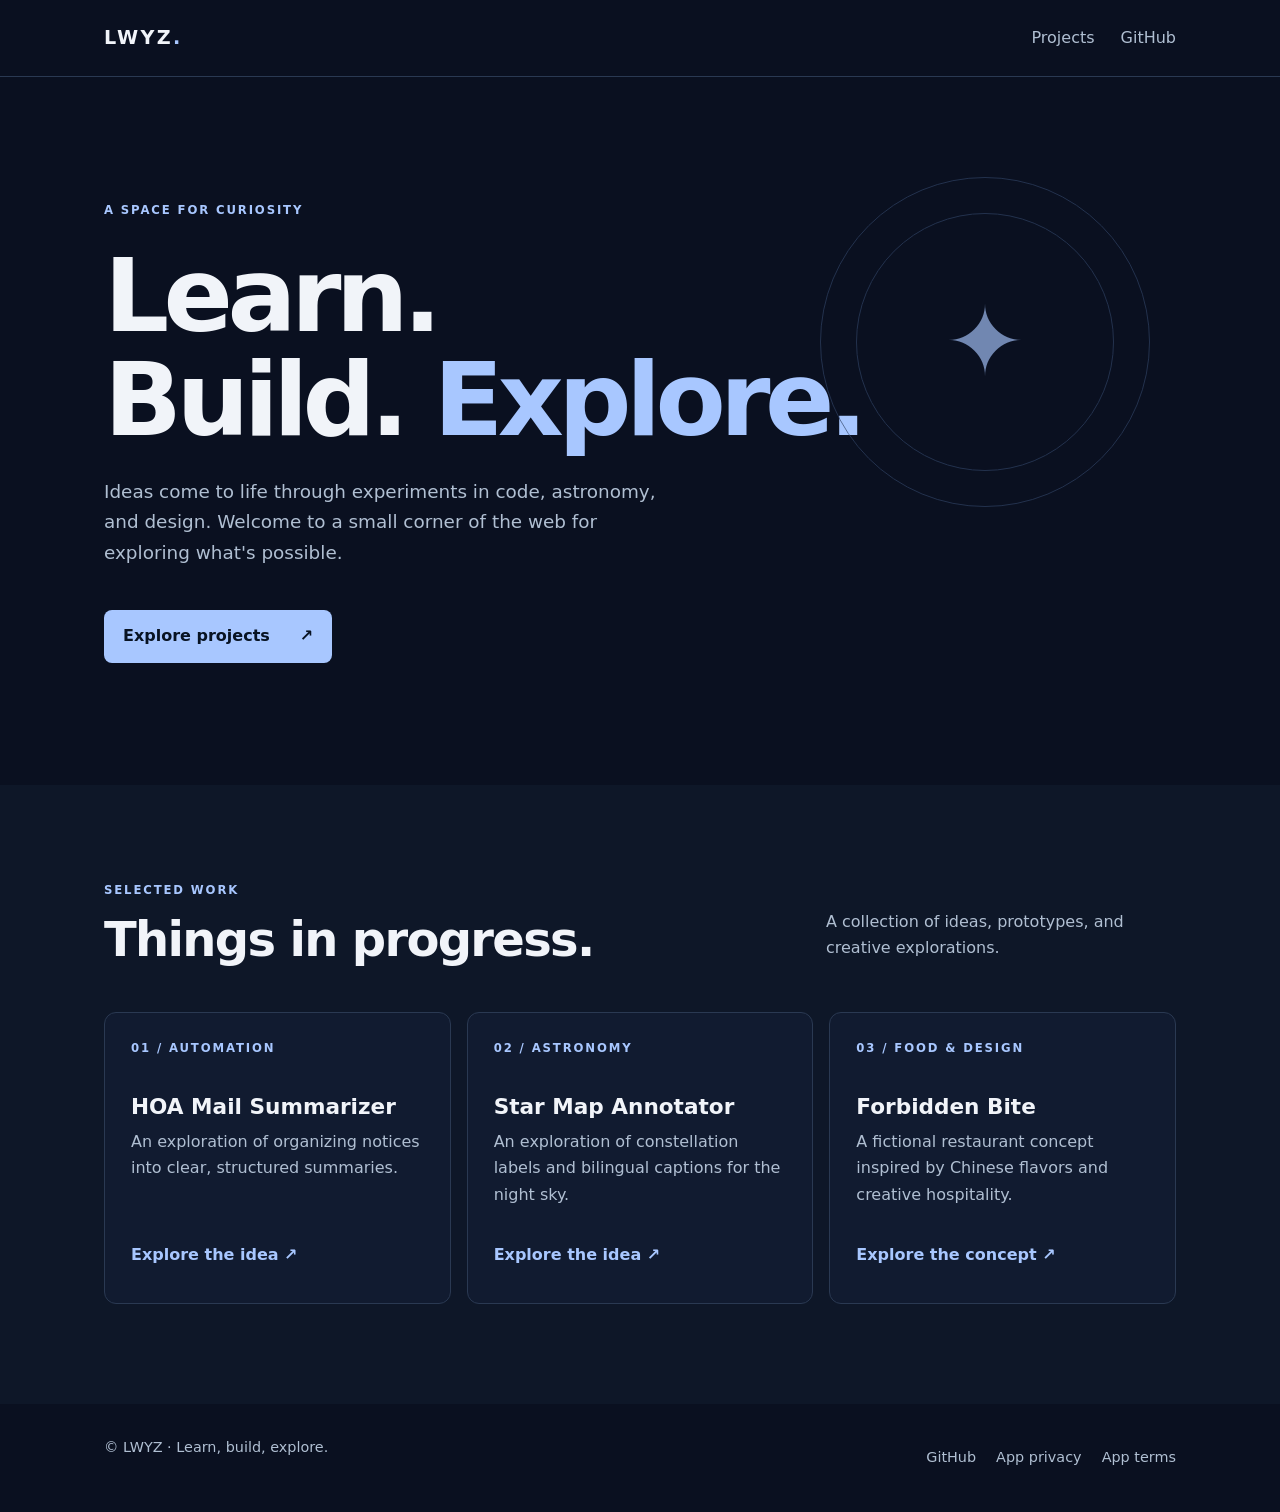
==== index.html @ b7b7f0f2 "Improve mobile layout and bypass stale asset cache" ====
<!doctype html>
<html lang="en"><head><meta charset="utf-8"><meta name="viewport" content="width=device-width, initial-scale=1"><title>LWYZ — Learn, Build, Explore</title><meta name="description" content="A collection of creative ideas and experiments in code, astronomy, and design."><link rel="canonical" href="https://www.lwyz.org/"><meta property="og:title" content="LWYZ — Learn, Build, Explore"><meta property="og:description" content="Creative ideas and experiments in code, astronomy, and design."><meta property="og:type" content="website"><meta property="og:url" content="https://www.lwyz.org/"><link rel="icon" href="/assets/favicon.svg?v=2" type="image/svg+xml"><link rel="stylesheet" href="/assets/site.css?v=2"><link rel="stylesheet" href="/assets/mobile.css?v=2"></head>
<body><a class="skip" href="#main">Skip to content</a><header><nav class="wrap nav" aria-label="Main navigation"><a class="brand" href="/">LWYZ<span>.</span></a><div class="nav-links"><a href="#projects">Projects</a><a href="https://github.com/Stephen-N-Zhou">GitHub</a></div></nav></header>
<main id="main"><section class="hero wrap"><p class="eyebrow">A SPACE FOR CURIOSITY</p><h1>Learn.<br>Build. <em>Explore.</em></h1><p class="lead">Ideas come to life through experiments in code, astronomy, and design. Welcome to a small corner of the web for exploring what's possible.</p><a class="button" href="#projects">Explore projects <span aria-hidden="true">↗</span></a><div class="orbit" aria-hidden="true"><span>✦</span></div></section>
<section id="projects" class="projects"><div class="wrap"><div class="section-heading"><div><p class="eyebrow">SELECTED WORK</p><h2>Things in progress.</h2></div><p>A collection of ideas, prototypes, and creative explorations.</p></div><div class="cards">
<article class="card"><span class="number">01 / AUTOMATION</span><h3>HOA Mail Summarizer</h3><p>An exploration of organizing notices into clear, structured summaries.</p><a href="/projects/hoa-mail-summarizer.html">Explore the idea ↗</a></article>
<article class="card"><span class="number">02 / ASTRONOMY</span><h3>Star Map Annotator</h3><p>An exploration of constellation labels and bilingual captions for the night sky.</p><a href="/projects/star-map-annotator.html">Explore the idea ↗</a></article>
<article class="card"><span class="number">03 / FOOD &amp; DESIGN</span><h3>Forbidden Bite</h3><p>A fictional restaurant concept inspired by Chinese flavors and creative hospitality.</p><a href="/projects/restaurant.html">Explore the concept ↗</a></article>
</div></div></section></main><footer><div class="wrap footer"><span>© LWYZ · Learn, build, explore.</span><div><a href="https://github.com/Stephen-N-Zhou">GitHub</a><a href="/privacy.html">App privacy</a><a href="/terms.html">App terms</a></div></div></footer></body></html>
---- assets/site.css ----
:root{color-scheme:dark;--bg:#0a1020;--panel:#111b30;--text:#f1f4f9;--muted:#b0bfd2;--accent:#a8c7ff;--line:#2a3952}*{box-sizing:border-box}html{scroll-behavior:smooth}body{margin:0;background:var(--bg);color:var(--text);font:16px/1.65 system-ui,-apple-system,"Segoe UI",sans-serif}a{color:inherit}a:focus-visible{outline:3px solid #a8c7ff;outline-offset:4px}.wrap{max-width:1120px;margin:auto;padding:0 24px}.skip{position:absolute;top:-100px;left:16px;background:#fff;color:#111;padding:8px;z-index:2}.skip:focus{top:8px}header{border-bottom:1px solid var(--line)}.nav{min-height:76px;display:flex;align-items:center;justify-content:space-between;gap:20px}.brand{text-decoration:none;font-weight:800;letter-spacing:.12em;font-size:1.2rem}.brand span{color:#a8c7ff}.nav-links{display:flex;gap:26px}.nav-links a,.footer a{text-decoration:none;color:var(--muted)}.nav-links a:hover,.footer a:hover{text-decoration:underline}.hero{position:relative;overflow:hidden;padding-top:112px;padding-bottom:122px}.eyebrow,.number{font-size:.73rem;letter-spacing:.16em;font-weight:700;color:var(--accent)}h1{font-size:clamp(3.8rem,8vw,7rem);line-height:1.02;letter-spacing:-.055em;margin:24px 0}h1 em{font-style:normal;color:var(--accent)}.lead{font-size:1.15rem;max-width:580px;color:var(--muted)}.button{display:inline-flex;gap:30px;margin-top:24px;padding:13px 19px;border-radius:8px;background:#a8c7ff;color:#081323;text-decoration:none;font-weight:700}.orbit{position:absolute;width:330px;height:330px;right:50px;top:100px;border:1px solid #314466;border-radius:50%;display:grid;place-items:center;color:#a8c7ff;font-size:6rem;opacity:.65;pointer-events:none}.orbit:after{content:"";position:absolute;inset:35px;border:1px solid #314466;border-radius:50%}.projects{background:#0e1728;padding:85px 0 100px}.section-heading{display:flex;justify-content:space-between;align-items:end;gap:30px;margin-bottom:35px}.section-heading h2{font-size:clamp(2rem,4vw,3rem);letter-spacing:-.035em;line-height:1.1;margin:12px 0}.section-heading>p{max-width:350px;color:var(--muted)}.cards{display:grid;grid-template-columns:repeat(3,1fr);gap:16px}.card{background:var(--panel);border:1px solid var(--line);border-radius:12px;padding:26px;display:flex;flex-direction:column;min-height:280px}.card h3{font-size:1.35rem;line-height:1.25;margin:35px 0 8px}.card p{color:var(--muted);margin:0 0 25px}.card a{color:var(--accent);margin-top:auto;font-weight:650;text-decoration:none}.card a:hover{text-decoration:underline}.footer{display:flex;justify-content:space-between;gap:20px;flex-wrap:wrap;padding-top:32px;padding-bottom:32px;color:var(--muted);font-size:.9rem}.footer div{display:flex;gap:20px;flex-wrap:wrap}.page{max-width:760px;padding-top:75px;padding-bottom:100px}.page h1{font-size:clamp(2.8rem,7vw,5rem)}.page h2{margin-top:48px}.page p,.page li{color:var(--muted)}.page a{color:var(--accent)}.back{display:inline-block;margin-bottom:35px}.note{padding:18px;border:1px solid var(--line);border-radius:10px;background:var(--panel)}@media(max-width:750px){.orbit{width:200px;height:200px;right:-70px;top:45px;opacity:.3}.hero{padding-top:80px;padding-bottom:85px}.hero .lead{position:relative}.section-heading{display:block}.cards{grid-template-columns:1fr}.card{min-height:230px}.projects{padding:65px 0}.nav-links{gap:18px}}
---- assets/mobile.css ----
/* Small screens: readable text, comfortable touch targets, and no horizontal overflow. */
html { -webkit-text-size-adjust: 100%; }
body { overflow-wrap: anywhere; }
img { max-width: 100%; height: auto; }
.nav a, .footer a, .card a { display: inline-flex; align-items: center; min-height: 44px; }
.card a { align-self: flex-start; }
.button { min-height: 48px; align-items: center; }
@media (max-width: 480px) {
  .wrap { padding-left: 20px; padding-right: 20px; }
  .nav { min-height: 68px; }
  .nav-links { gap: 14px; }
  .hero { padding-top: 68px; padding-bottom: 72px; }
  .hero h1 { font-size: clamp(3rem, 15vw, 4.2rem); }
  .page { padding-top: 45px; padding-bottom: 70px; }
  .page h1 { font-size: clamp(2.4rem, 11vw, 3.4rem); }
  .lead { font-size: 1.05rem; }
  .card { padding: 22px; }
  .footer { flex-direction: column; }
}
@media (prefers-reduced-motion: reduce) { html { scroll-behavior: auto; } }
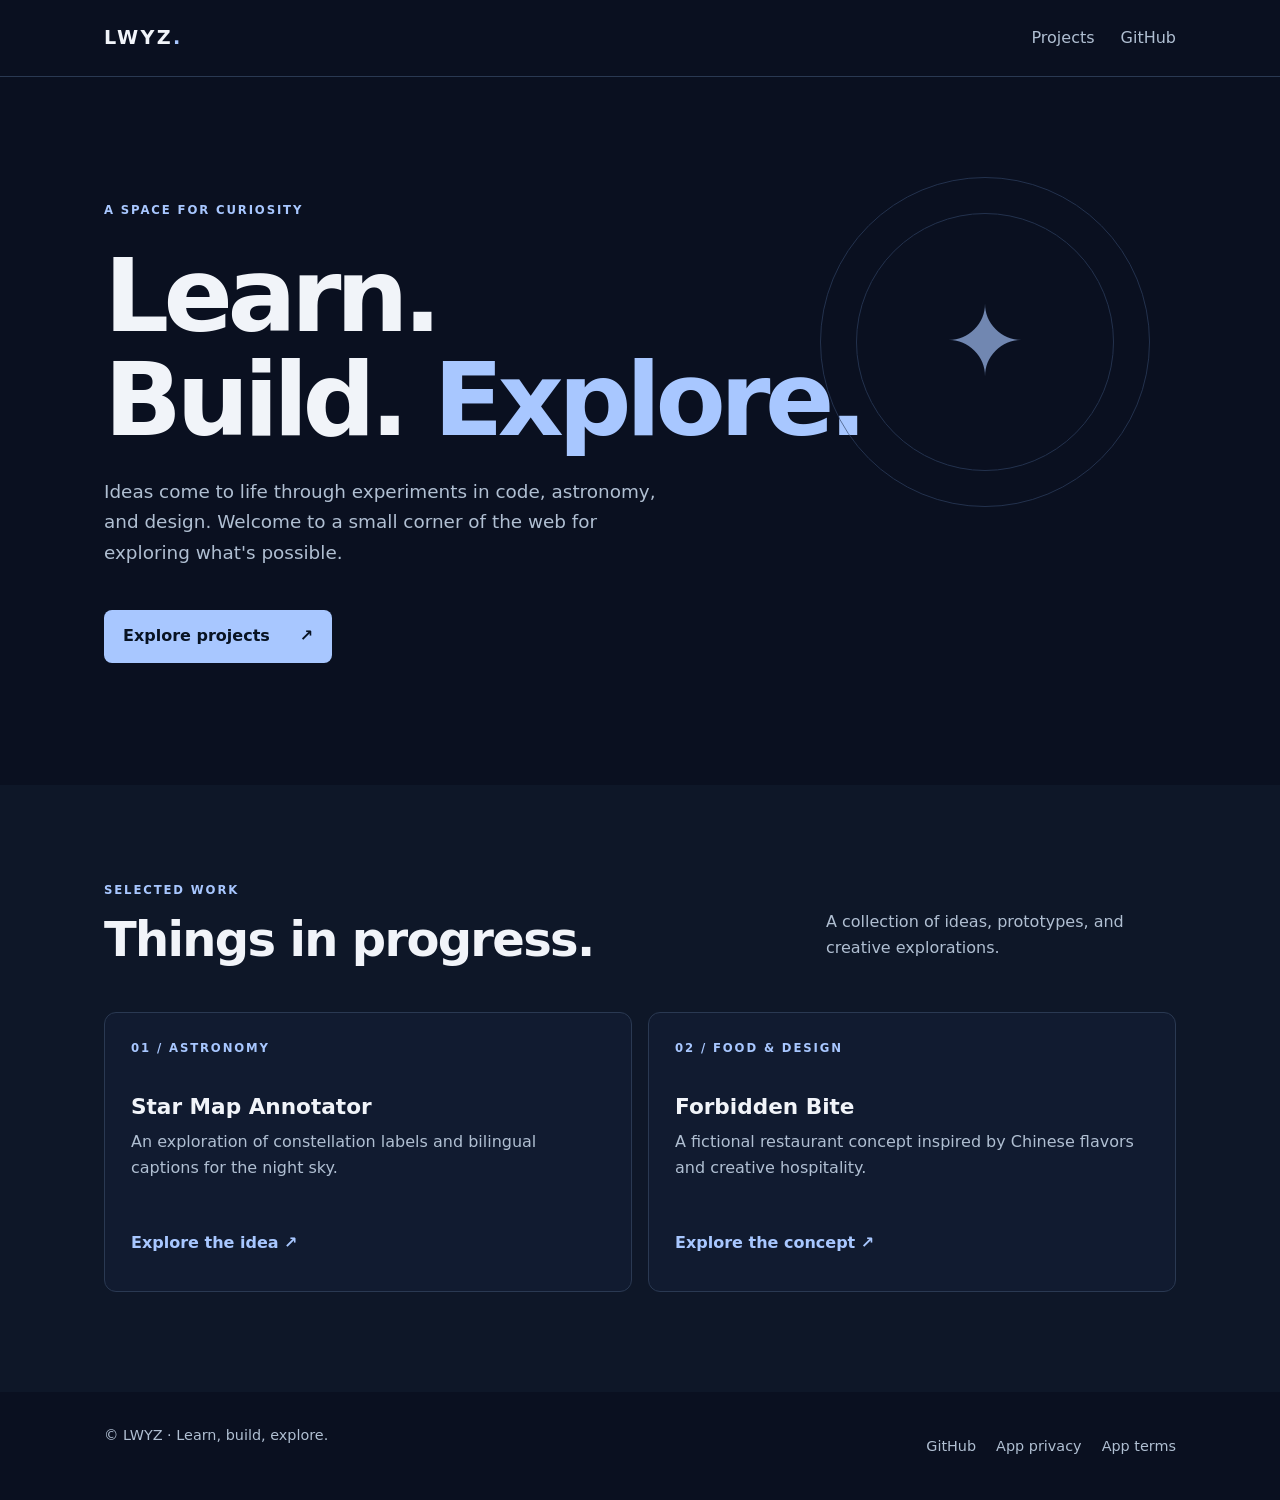
==== commit b94d5156: "Remove narrow HOA project" ====
--- a/index.html
+++ b/index.html
@@ -1,9 +1,8 @@
 <!doctype html>
-<html lang="en"><head><meta charset="utf-8"><meta name="viewport" content="width=device-width, initial-scale=1"><title>LWYZ — Learn, Build, Explore</title><meta name="description" content="A collection of creative ideas and experiments in code, astronomy, and design."><link rel="canonical" href="https://www.lwyz.org/"><meta property="og:title" content="LWYZ — Learn, Build, Explore"><meta property="og:description" content="Creative ideas and experiments in code, astronomy, and design."><meta property="og:type" content="website"><meta property="og:url" content="https://www.lwyz.org/"><link rel="icon" href="/assets/favicon.svg?v=2" type="image/svg+xml"><link rel="stylesheet" href="/assets/site.css?v=2"><link rel="stylesheet" href="/assets/mobile.css?v=2"></head>
+<html lang="en"><head><meta charset="utf-8"><meta name="viewport" content="width=device-width, initial-scale=1"><title>LWYZ — Learn, Build, Explore</title><meta name="description" content="A collection of creative ideas and experiments in code, astronomy, and design."><link rel="canonical" href="https://www.lwyz.org/"><meta property="og:title" content="LWYZ — Learn, Build, Explore"><meta property="og:description" content="Creative ideas and experiments in code, astronomy, and design."><meta property="og:type" content="website"><meta property="og:url" content="https://www.lwyz.org/"><link rel="icon" href="/assets/favicon.svg?v=2" type="image/svg+xml"><link rel="stylesheet" href="/assets/site.css?v=2"><link rel="stylesheet" href="/assets/mobile.css?v=3"></head>
 <body><a class="skip" href="#main">Skip to content</a><header><nav class="wrap nav" aria-label="Main navigation"><a class="brand" href="/">LWYZ<span>.</span></a><div class="nav-links"><a href="#projects">Projects</a><a href="https://github.com/Stephen-N-Zhou">GitHub</a></div></nav></header>
 <main id="main"><section class="hero wrap"><p class="eyebrow">A SPACE FOR CURIOSITY</p><h1>Learn.<br>Build. <em>Explore.</em></h1><p class="lead">Ideas come to life through experiments in code, astronomy, and design. Welcome to a small corner of the web for exploring what's possible.</p><a class="button" href="#projects">Explore projects <span aria-hidden="true">↗</span></a><div class="orbit" aria-hidden="true"><span>✦</span></div></section>
-<section id="projects" class="projects"><div class="wrap"><div class="section-heading"><div><p class="eyebrow">SELECTED WORK</p><h2>Things in progress.</h2></div><p>A collection of ideas, prototypes, and creative explorations.</p></div><div class="cards">
-<article class="card"><span class="number">01 / AUTOMATION</span><h3>HOA Mail Summarizer</h3><p>An exploration of organizing notices into clear, structured summaries.</p><a href="/projects/hoa-mail-summarizer.html">Explore the idea ↗</a></article>
-<article class="card"><span class="number">02 / ASTRONOMY</span><h3>Star Map Annotator</h3><p>An exploration of constellation labels and bilingual captions for the night sky.</p><a href="/projects/star-map-annotator.html">Explore the idea ↗</a></article>
-<article class="card"><span class="number">03 / FOOD &amp; DESIGN</span><h3>Forbidden Bite</h3><p>A fictional restaurant concept inspired by Chinese flavors and creative hospitality.</p><a href="/projects/restaurant.html">Explore the concept ↗</a></article>
+<section id="projects" class="projects"><div class="wrap"><div class="section-heading"><div><p class="eyebrow">SELECTED WORK</p><h2>Things in progress.</h2></div><p>A collection of ideas, prototypes, and creative explorations.</p></div><div class="cards" style="grid-template-columns:repeat(auto-fit,minmax(min(100%,300px),1fr))">
+<article class="card"><span class="number">01 / ASTRONOMY</span><h3>Star Map Annotator</h3><p>An exploration of constellation labels and bilingual captions for the night sky.</p><a href="/projects/star-map-annotator.html">Explore the idea ↗</a></article>
+<article class="card"><span class="number">02 / FOOD &amp; DESIGN</span><h3>Forbidden Bite</h3><p>A fictional restaurant concept inspired by Chinese flavors and creative hospitality.</p><a href="/projects/restaurant.html">Explore the concept ↗</a></article>
 </div></div></section></main><footer><div class="wrap footer"><span>© LWYZ · Learn, build, explore.</span><div><a href="https://github.com/Stephen-N-Zhou">GitHub</a><a href="/privacy.html">App privacy</a><a href="/terms.html">App terms</a></div></div></footer></body></html>
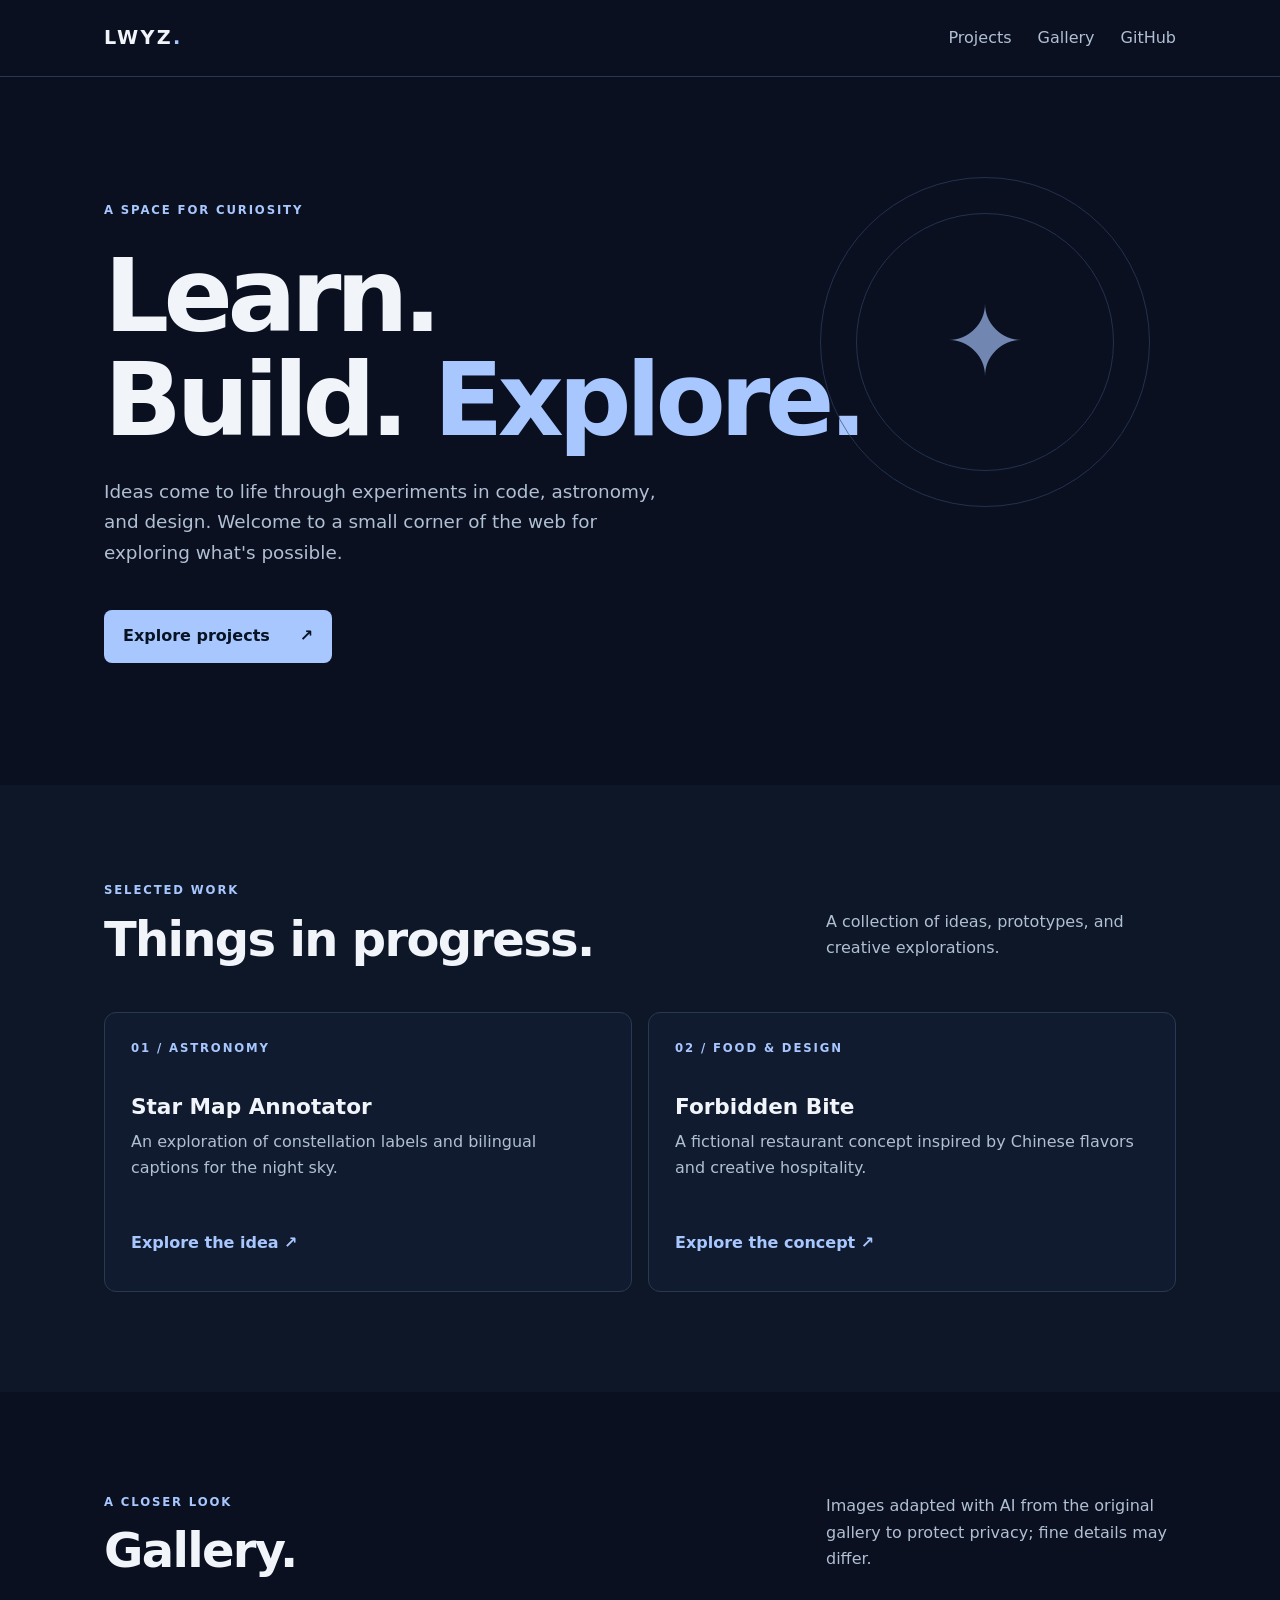
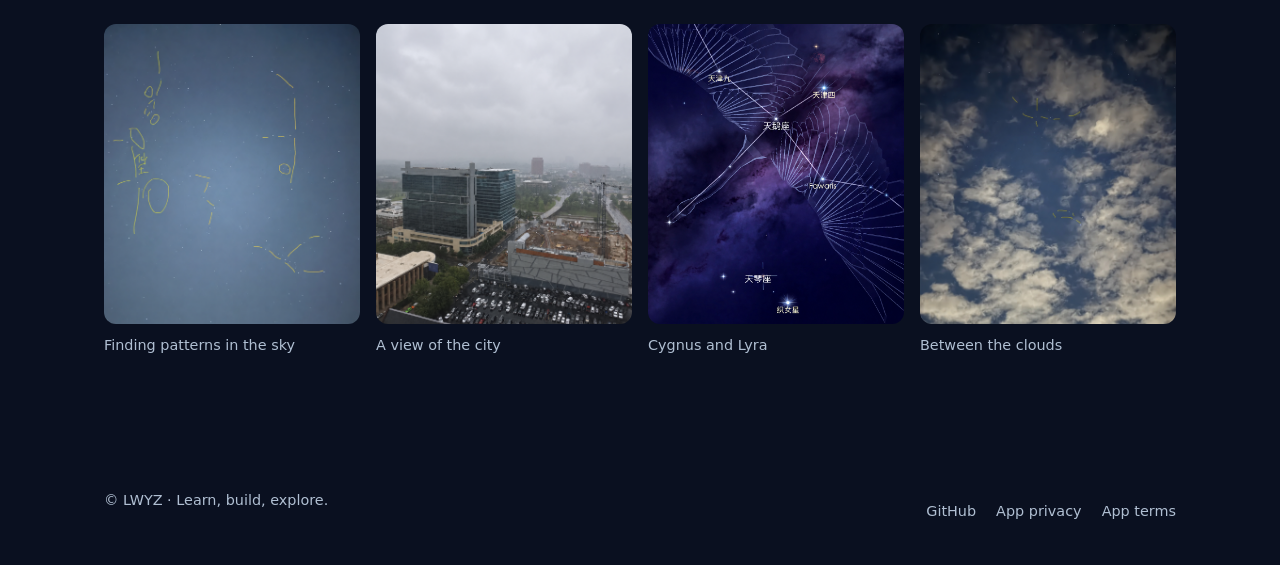
==== commit 82ecefd6: "Restore privacy-conscious gallery" ====
--- a/index.html
+++ b/index.html
@@ -1,8 +1,17 @@
 <!doctype html>
 <html lang="en"><head><meta charset="utf-8"><meta name="viewport" content="width=device-width, initial-scale=1"><title>LWYZ — Learn, Build, Explore</title><meta name="description" content="A collection of creative ideas and experiments in code, astronomy, and design."><link rel="canonical" href="https://www.lwyz.org/"><meta property="og:title" content="LWYZ — Learn, Build, Explore"><meta property="og:description" content="Creative ideas and experiments in code, astronomy, and design."><meta property="og:type" content="website"><meta property="og:url" content="https://www.lwyz.org/"><link rel="icon" href="/assets/favicon.svg?v=2" type="image/svg+xml"><link rel="stylesheet" href="/assets/site.css?v=2"><link rel="stylesheet" href="/assets/mobile.css?v=3"></head>
-<body><a class="skip" href="#main">Skip to content</a><header><nav class="wrap nav" aria-label="Main navigation"><a class="brand" href="/">LWYZ<span>.</span></a><div class="nav-links"><a href="#projects">Projects</a><a href="https://github.com/Stephen-N-Zhou">GitHub</a></div></nav></header>
+<body><a class="skip" href="#main">Skip to content</a><header><nav class="wrap nav" aria-label="Main navigation"><a class="brand" href="/">LWYZ<span>.</span></a><div class="nav-links"><a href="#projects">Projects</a><a href="#gallery">Gallery</a><a href="https://github.com/Stephen-N-Zhou">GitHub</a></div></nav></header>
 <main id="main"><section class="hero wrap"><p class="eyebrow">A SPACE FOR CURIOSITY</p><h1>Learn.<br>Build. <em>Explore.</em></h1><p class="lead">Ideas come to life through experiments in code, astronomy, and design. Welcome to a small corner of the web for exploring what's possible.</p><a class="button" href="#projects">Explore projects <span aria-hidden="true">↗</span></a><div class="orbit" aria-hidden="true"><span>✦</span></div></section>
 <section id="projects" class="projects"><div class="wrap"><div class="section-heading"><div><p class="eyebrow">SELECTED WORK</p><h2>Things in progress.</h2></div><p>A collection of ideas, prototypes, and creative explorations.</p></div><div class="cards" style="grid-template-columns:repeat(auto-fit,minmax(min(100%,300px),1fr))">
 <article class="card"><span class="number">01 / ASTRONOMY</span><h3>Star Map Annotator</h3><p>An exploration of constellation labels and bilingual captions for the night sky.</p><a href="/projects/star-map-annotator.html">Explore the idea ↗</a></article>
 <article class="card"><span class="number">02 / FOOD &amp; DESIGN</span><h3>Forbidden Bite</h3><p>A fictional restaurant concept inspired by Chinese flavors and creative hospitality.</p><a href="/projects/restaurant.html">Explore the concept ↗</a></article>
-</div></div></section></main><footer><div class="wrap footer"><span>© LWYZ · Learn, build, explore.</span><div><a href="https://github.com/Stephen-N-Zhou">GitHub</a><a href="/privacy.html">App privacy</a><a href="/terms.html">App terms</a></div></div></footer></body></html>
+</div></div></section>
+<section id="gallery" class="gallery-section"><div class="wrap"><div class="section-heading"><div><p class="eyebrow">A CLOSER LOOK</p><h2>Gallery.</h2></div><p>Images adapted with AI from the original gallery to protect privacy; fine details may differ.</p></div>
+<div class="photo-grid">
+<figure><img src="/assets/gallery/public-sky.png" width="1087" height="1447" loading="lazy" decoding="async" alt="Night sky with hand-drawn constellation markings"><figcaption>Finding patterns in the sky</figcaption></figure>
+<figure><img src="/assets/gallery/public-city.png" width="1086" height="1448" loading="lazy" decoding="async" alt="City buildings beneath a cloudy sky"><figcaption>A view of the city</figcaption></figure>
+<figure><img src="/assets/gallery/public-constellation.png" width="905" height="1738" loading="lazy" decoding="async" alt="Illustrated star map of Cygnus and Lyra"><figcaption>Cygnus and Lyra</figcaption></figure>
+<figure><img src="/assets/gallery/public-clouds.png" width="1087" height="1447" loading="lazy" decoding="async" alt="Clouds and stars with constellation markings"><figcaption>Between the clouds</figcaption></figure>
+</div></div></section></main><footer><div class="wrap footer"><span>© LWYZ · Learn, build, explore.</span><div><a href="https://github.com/Stephen-N-Zhou">GitHub</a><a href="/privacy.html">App privacy</a><a href="/terms.html">App terms</a></div></div></footer>
+<style>.gallery-section{padding:85px 0 100px}.photo-grid{display:grid;grid-template-columns:repeat(4,minmax(0,1fr));gap:16px}.photo-grid figure{margin:0;min-width:0}.photo-grid img{display:block;width:100%;height:300px;object-fit:cover;border-radius:12px;background:#111b30}.photo-grid figcaption{margin-top:10px;color:#b0bfd2;font-size:.9rem}@media(max-width:750px){.gallery-section{padding:65px 0}.photo-grid{grid-template-columns:repeat(2,minmax(0,1fr))}.photo-grid img{height:250px}.nav-links{gap:12px}}@media(max-width:360px){.photo-grid{grid-template-columns:1fr}.photo-grid img{height:310px}}</style>
+</body></html>
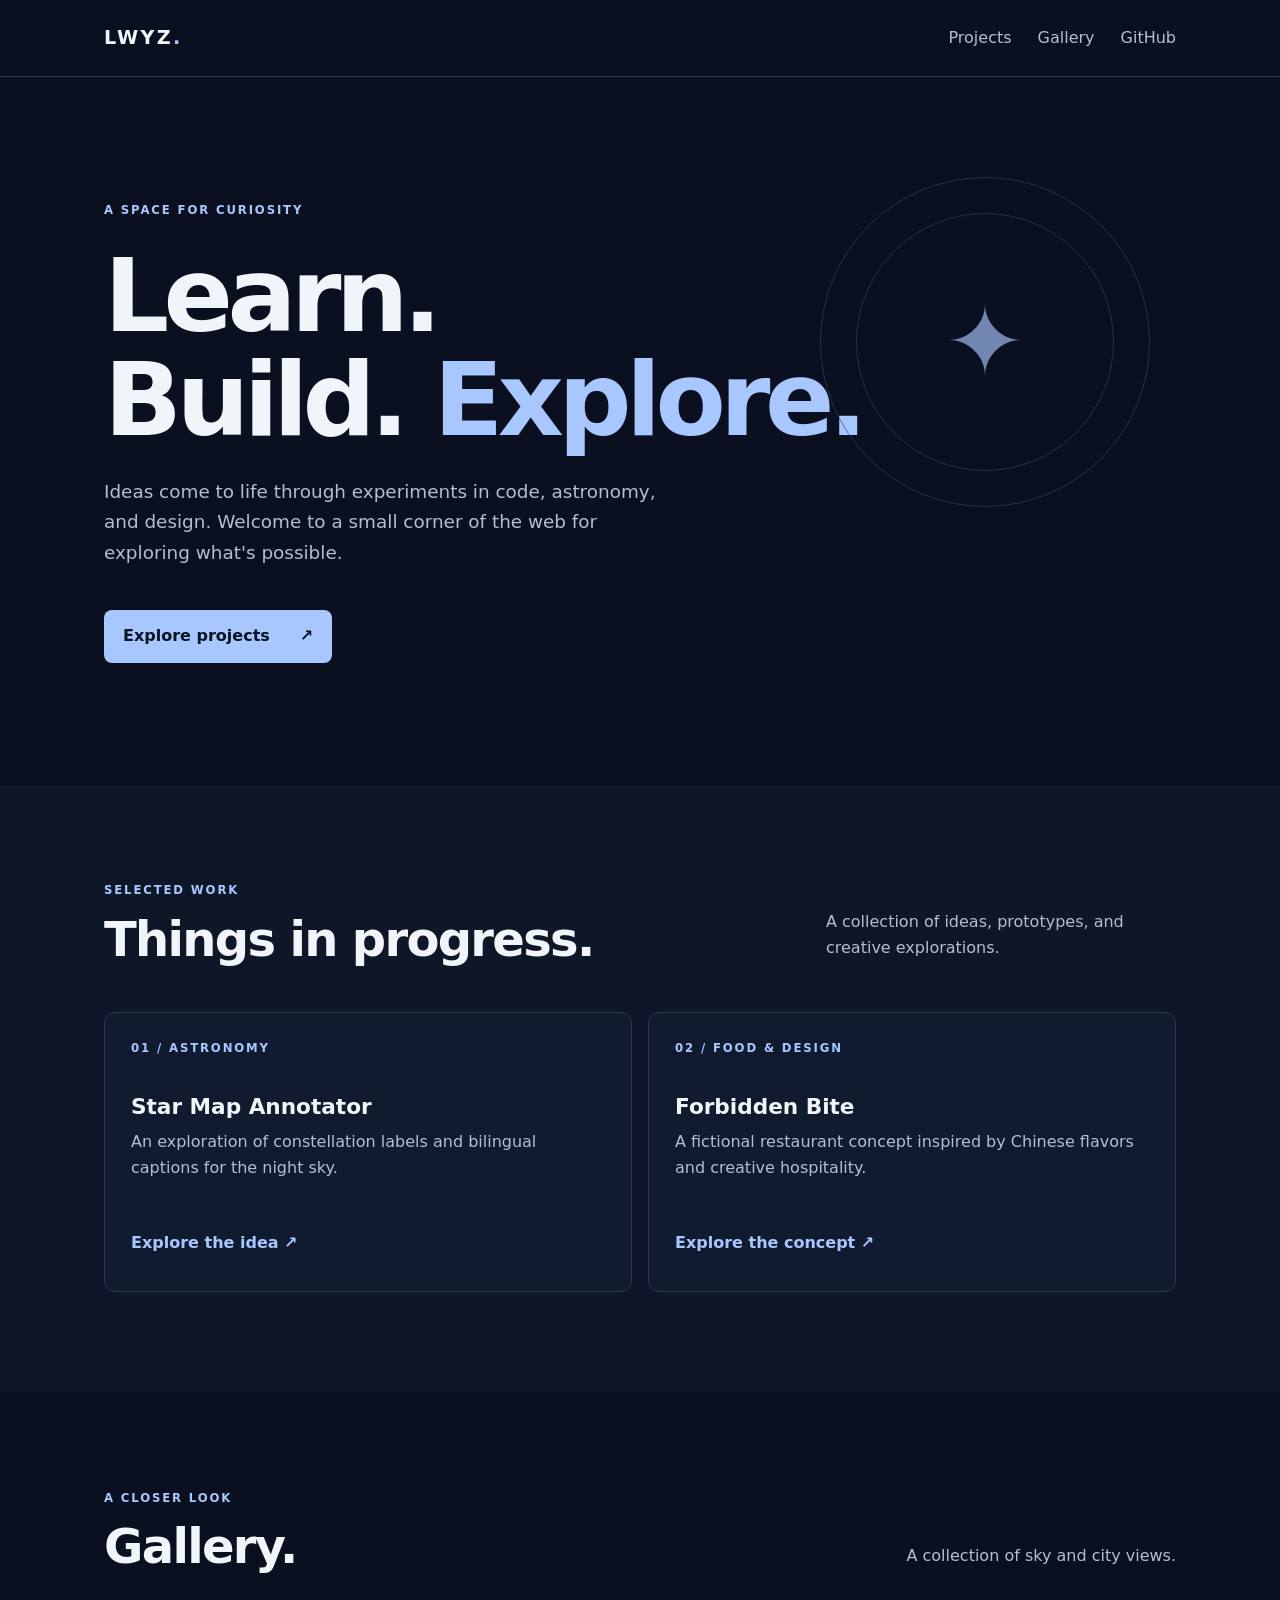
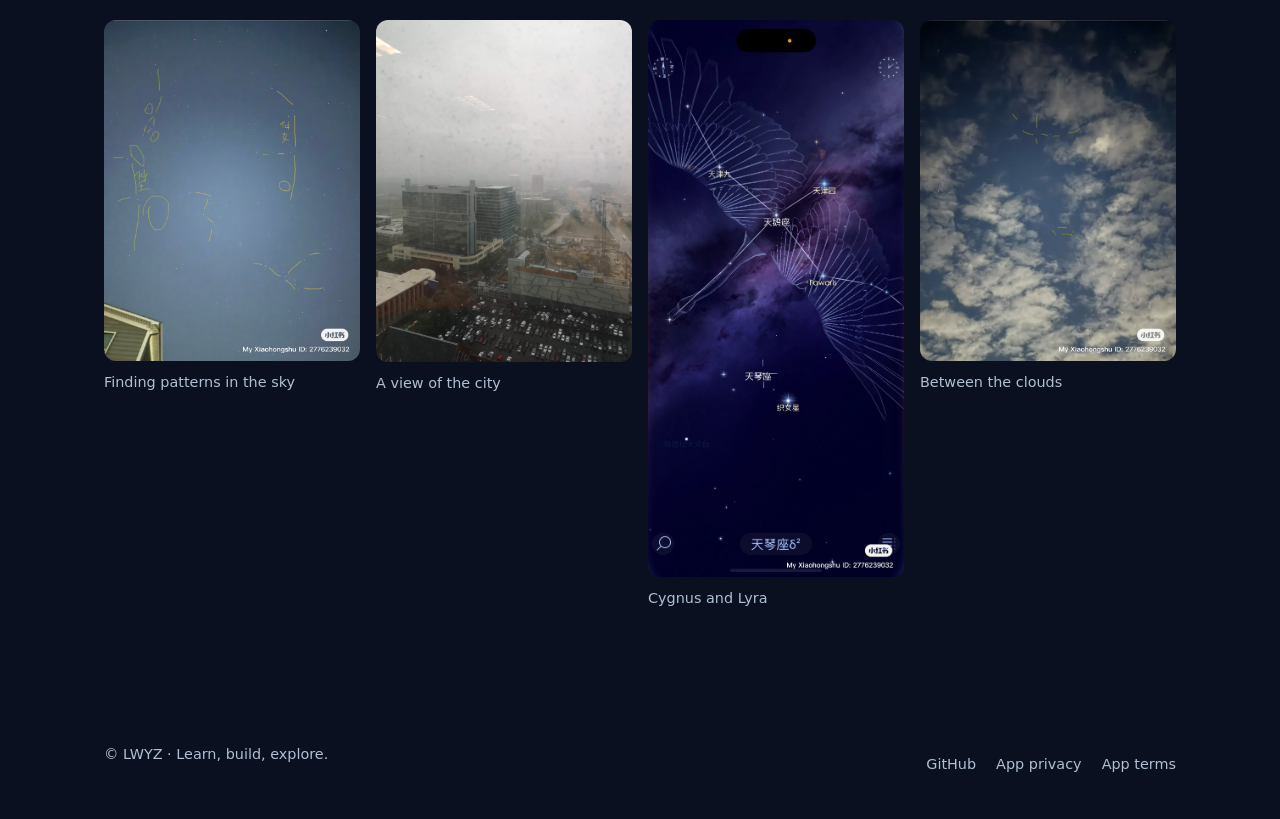
==== commit 397d805e: "Restore original gallery photographs" ====
--- a/index.html
+++ b/index.html
@@ -6,12 +6,12 @@
 <article class="card"><span class="number">01 / ASTRONOMY</span><h3>Star Map Annotator</h3><p>An exploration of constellation labels and bilingual captions for the night sky.</p><a href="/projects/star-map-annotator.html">Explore the idea ↗</a></article>
 <article class="card"><span class="number">02 / FOOD &amp; DESIGN</span><h3>Forbidden Bite</h3><p>A fictional restaurant concept inspired by Chinese flavors and creative hospitality.</p><a href="/projects/restaurant.html">Explore the concept ↗</a></article>
 </div></div></section>
-<section id="gallery" class="gallery-section"><div class="wrap"><div class="section-heading"><div><p class="eyebrow">A CLOSER LOOK</p><h2>Gallery.</h2></div><p>Images adapted with AI from the original gallery to protect privacy; fine details may differ.</p></div>
+<section id="gallery" class="gallery-section"><div class="wrap"><div class="section-heading"><div><p class="eyebrow">A CLOSER LOOK</p><h2>Gallery.</h2></div><p>A collection of sky and city views.</p></div>
 <div class="photo-grid">
-<figure><img src="/assets/gallery/public-sky.png" width="1087" height="1447" loading="lazy" decoding="async" alt="Night sky with hand-drawn constellation markings"><figcaption>Finding patterns in the sky</figcaption></figure>
-<figure><img src="/assets/gallery/public-city.png" width="1086" height="1448" loading="lazy" decoding="async" alt="City buildings beneath a cloudy sky"><figcaption>A view of the city</figcaption></figure>
-<figure><img src="/assets/gallery/public-constellation.png" width="905" height="1738" loading="lazy" decoding="async" alt="Illustrated star map of Cygnus and Lyra"><figcaption>Cygnus and Lyra</figcaption></figure>
-<figure><img src="/assets/gallery/public-clouds.png" width="1087" height="1447" loading="lazy" decoding="async" alt="Clouds and stars with constellation markings"><figcaption>Between the clouds</figcaption></figure>
+<figure><a href="/assets/gallery/1.jpg"><img src="/assets/gallery/1.jpg" width="1576" height="2100" loading="lazy" decoding="async" alt="Night sky with hand-drawn constellation markings"></a><figcaption>Finding patterns in the sky</figcaption></figure>
+<figure><a href="/assets/gallery/2.jpg"><img src="/assets/gallery/2.jpg" width="2736" height="3648" loading="lazy" decoding="async" alt="City buildings beneath a cloudy sky"></a><figcaption>A view of the city</figcaption></figure>
+<figure><a href="/assets/gallery/3.jpg"><img src="/assets/gallery/3.jpg" width="1206" height="2622" loading="lazy" decoding="async" alt="Illustrated star map of Cygnus and Lyra"></a><figcaption>Cygnus and Lyra</figcaption></figure>
+<figure><a href="/assets/gallery/4.jpg"><img src="/assets/gallery/4.jpg" width="1576" height="2100" loading="lazy" decoding="async" alt="Clouds and stars with constellation markings"></a><figcaption>Between the clouds</figcaption></figure>
 </div></div></section></main><footer><div class="wrap footer"><span>© LWYZ · Learn, build, explore.</span><div><a href="https://github.com/Stephen-N-Zhou">GitHub</a><a href="/privacy.html">App privacy</a><a href="/terms.html">App terms</a></div></div></footer>
-<style>.gallery-section{padding:85px 0 100px}.photo-grid{display:grid;grid-template-columns:repeat(4,minmax(0,1fr));gap:16px}.photo-grid figure{margin:0;min-width:0}.photo-grid img{display:block;width:100%;height:300px;object-fit:cover;border-radius:12px;background:#111b30}.photo-grid figcaption{margin-top:10px;color:#b0bfd2;font-size:.9rem}@media(max-width:750px){.gallery-section{padding:65px 0}.photo-grid{grid-template-columns:repeat(2,minmax(0,1fr))}.photo-grid img{height:250px}.nav-links{gap:12px}}@media(max-width:360px){.photo-grid{grid-template-columns:1fr}.photo-grid img{height:310px}}</style>
+<style>.gallery-section{padding:85px 0 100px}.photo-grid{display:grid;grid-template-columns:repeat(4,minmax(0,1fr));gap:16px;align-items:start}.photo-grid figure{margin:0;min-width:0}.photo-grid img{display:block;width:100%;height:auto;border-radius:12px;background:#111b30}.photo-grid figcaption{margin-top:10px;color:#b0bfd2;font-size:.9rem}@media(max-width:750px){.gallery-section{padding:65px 0}.photo-grid{grid-template-columns:repeat(2,minmax(0,1fr))}.nav-links{gap:12px}}@media(max-width:360px){.photo-grid{grid-template-columns:1fr}}</style>
 </body></html>
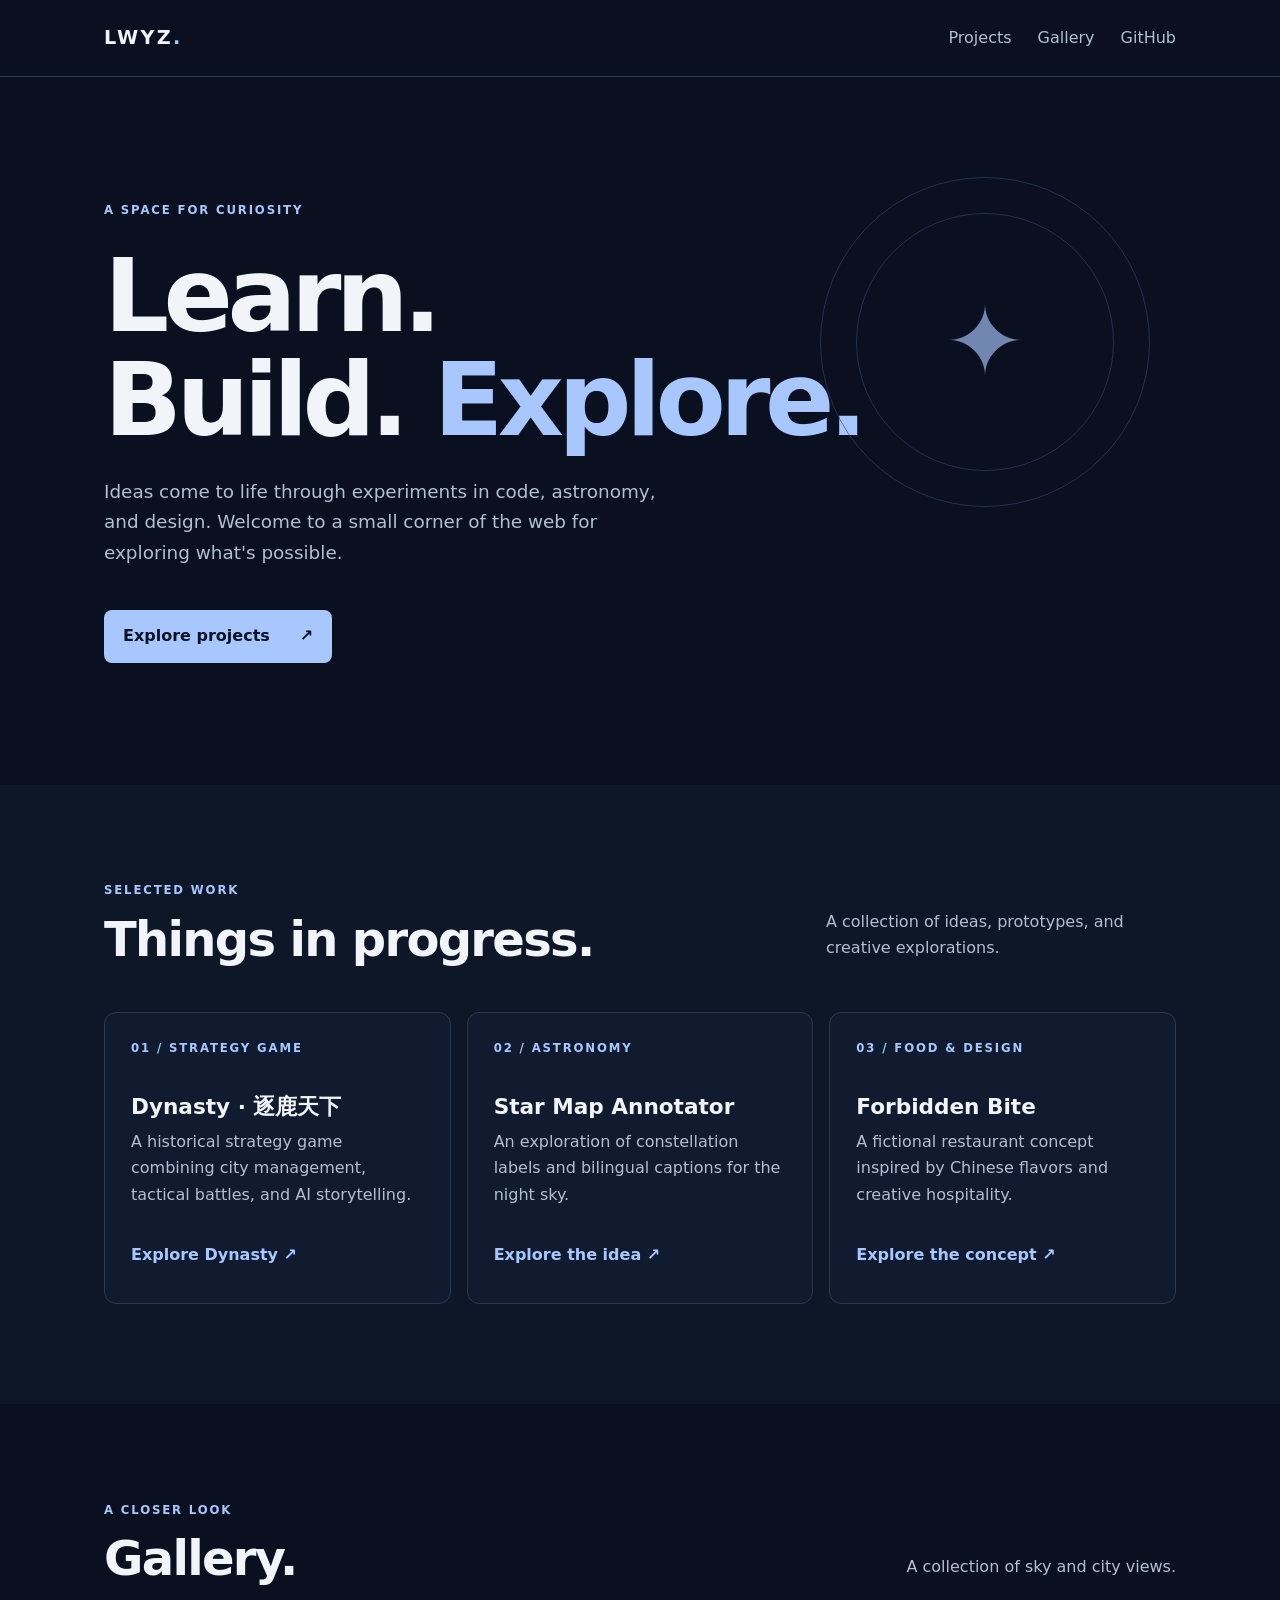
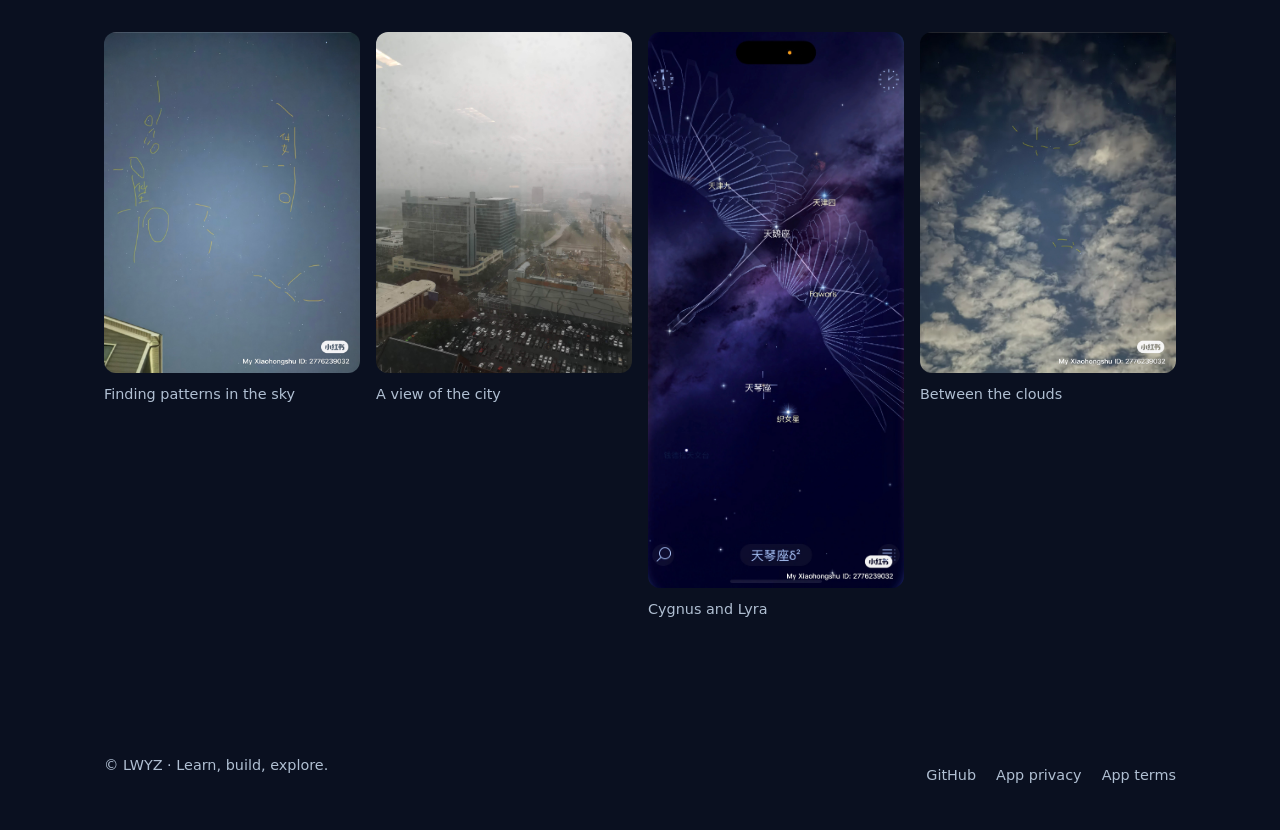
==== commit 519e8020: "Add Dynasty project feature and development guide" ====
--- a/index.html
+++ b/index.html
@@ -3,8 +3,9 @@
 <body><a class="skip" href="#main">Skip to content</a><header><nav class="wrap nav" aria-label="Main navigation"><a class="brand" href="/">LWYZ<span>.</span></a><div class="nav-links"><a href="#projects">Projects</a><a href="#gallery">Gallery</a><a href="https://github.com/Stephen-N-Zhou">GitHub</a></div></nav></header>
 <main id="main"><section class="hero wrap"><p class="eyebrow">A SPACE FOR CURIOSITY</p><h1>Learn.<br>Build. <em>Explore.</em></h1><p class="lead">Ideas come to life through experiments in code, astronomy, and design. Welcome to a small corner of the web for exploring what's possible.</p><a class="button" href="#projects">Explore projects <span aria-hidden="true">↗</span></a><div class="orbit" aria-hidden="true"><span>✦</span></div></section>
 <section id="projects" class="projects"><div class="wrap"><div class="section-heading"><div><p class="eyebrow">SELECTED WORK</p><h2>Things in progress.</h2></div><p>A collection of ideas, prototypes, and creative explorations.</p></div><div class="cards" style="grid-template-columns:repeat(auto-fit,minmax(min(100%,300px),1fr))">
-<article class="card"><span class="number">01 / ASTRONOMY</span><h3>Star Map Annotator</h3><p>An exploration of constellation labels and bilingual captions for the night sky.</p><a href="/projects/star-map-annotator.html">Explore the idea ↗</a></article>
-<article class="card"><span class="number">02 / FOOD &amp; DESIGN</span><h3>Forbidden Bite</h3><p>A fictional restaurant concept inspired by Chinese flavors and creative hospitality.</p><a href="/projects/restaurant.html">Explore the concept ↗</a></article>
+<article class="card"><span class="number">01 / STRATEGY GAME</span><h3>Dynasty · 逐鹿天下</h3><p>A historical strategy game combining city management, tactical battles, and AI storytelling.</p><a href="/projects/dynasty.html">Explore Dynasty ↗</a></article>
+<article class="card"><span class="number">02 / ASTRONOMY</span><h3>Star Map Annotator</h3><p>An exploration of constellation labels and bilingual captions for the night sky.</p><a href="/projects/star-map-annotator.html">Explore the idea ↗</a></article>
+<article class="card"><span class="number">03 / FOOD &amp; DESIGN</span><h3>Forbidden Bite</h3><p>A fictional restaurant concept inspired by Chinese flavors and creative hospitality.</p><a href="/projects/restaurant.html">Explore the concept ↗</a></article>
 </div></div></section>
 <section id="gallery" class="gallery-section"><div class="wrap"><div class="section-heading"><div><p class="eyebrow">A CLOSER LOOK</p><h2>Gallery.</h2></div><p>A collection of sky and city views.</p></div>
 <div class="photo-grid">
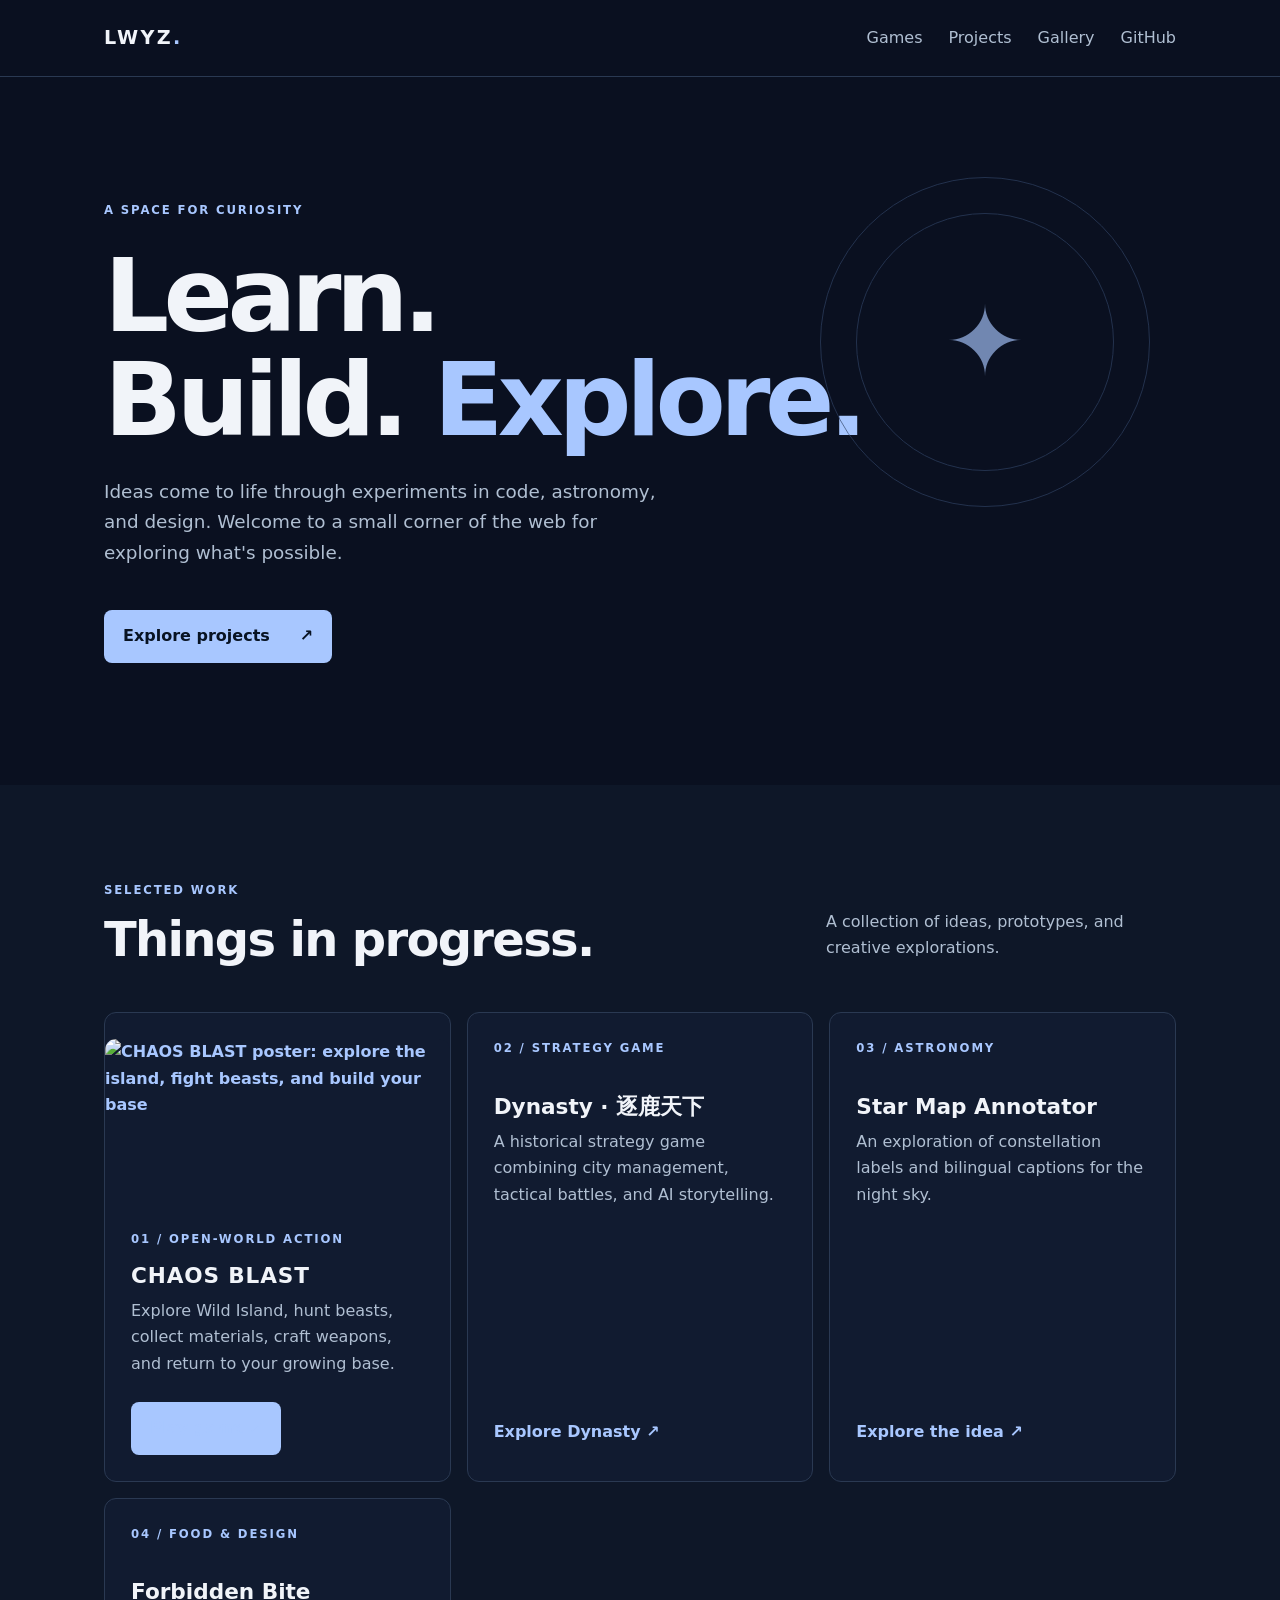
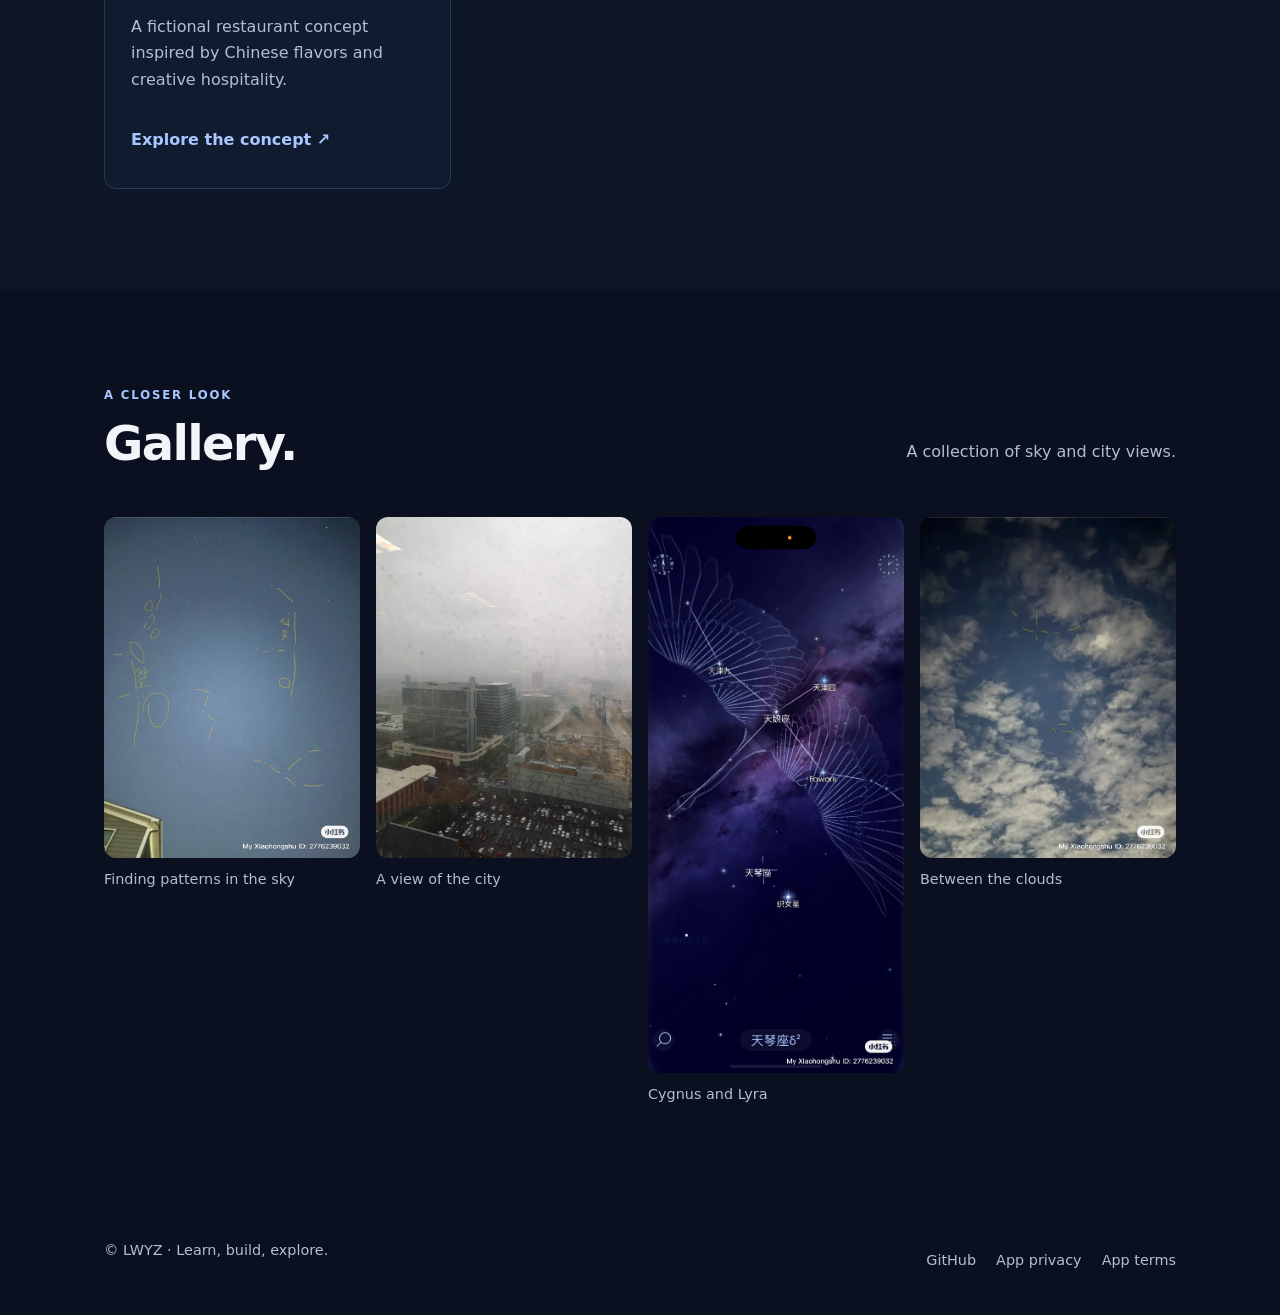
==== commit a1121420: "Add CHAOS BLAST to LWYZ games" ====
--- a/index.html
+++ b/index.html
@@ -1,11 +1,12 @@
 <!doctype html>
 <html lang="en"><head><meta charset="utf-8"><meta name="viewport" content="width=device-width, initial-scale=1"><title>LWYZ — Learn, Build, Explore</title><meta name="description" content="A collection of creative ideas and experiments in code, astronomy, and design."><link rel="canonical" href="https://www.lwyz.org/"><meta property="og:title" content="LWYZ — Learn, Build, Explore"><meta property="og:description" content="Creative ideas and experiments in code, astronomy, and design."><meta property="og:type" content="website"><meta property="og:url" content="https://www.lwyz.org/"><link rel="icon" href="/assets/favicon.svg?v=2" type="image/svg+xml"><link rel="stylesheet" href="/assets/site.css?v=2"><link rel="stylesheet" href="/assets/mobile.css?v=3"></head>
-<body><a class="skip" href="#main">Skip to content</a><header><nav class="wrap nav" aria-label="Main navigation"><a class="brand" href="/">LWYZ<span>.</span></a><div class="nav-links"><a href="#projects">Projects</a><a href="#gallery">Gallery</a><a href="https://github.com/Stephen-N-Zhou">GitHub</a></div></nav></header>
+<body><a class="skip" href="#main">Skip to content</a><header><nav class="wrap nav" aria-label="Main navigation"><a class="brand" href="/">LWYZ<span>.</span></a><div class="nav-links"><a href="#games">Games</a><a href="#projects">Projects</a><a href="#gallery">Gallery</a><a href="https://github.com/Stephen-N-Zhou">GitHub</a></div></nav></header>
 <main id="main"><section class="hero wrap"><p class="eyebrow">A SPACE FOR CURIOSITY</p><h1>Learn.<br>Build. <em>Explore.</em></h1><p class="lead">Ideas come to life through experiments in code, astronomy, and design. Welcome to a small corner of the web for exploring what's possible.</p><a class="button" href="#projects">Explore projects <span aria-hidden="true">↗</span></a><div class="orbit" aria-hidden="true"><span>✦</span></div></section>
-<section id="projects" class="projects"><div class="wrap"><div class="section-heading"><div><p class="eyebrow">SELECTED WORK</p><h2>Things in progress.</h2></div><p>A collection of ideas, prototypes, and creative explorations.</p></div><div class="cards" style="grid-template-columns:repeat(auto-fit,minmax(min(100%,300px),1fr))">
-<article class="card"><span class="number">01 / STRATEGY GAME</span><h3>Dynasty · 逐鹿天下</h3><p>A historical strategy game combining city management, tactical battles, and AI storytelling.</p><a href="/projects/dynasty.html">Explore Dynasty ↗</a></article>
-<article class="card"><span class="number">02 / ASTRONOMY</span><h3>Star Map Annotator</h3><p>An exploration of constellation labels and bilingual captions for the night sky.</p><a href="/projects/star-map-annotator.html">Explore the idea ↗</a></article>
-<article class="card"><span class="number">03 / FOOD &amp; DESIGN</span><h3>Forbidden Bite</h3><p>A fictional restaurant concept inspired by Chinese flavors and creative hospitality.</p><a href="/projects/restaurant.html">Explore the concept ↗</a></article>
+<section id="projects" class="projects"><div class="wrap"><div class="section-heading"><div><p class="eyebrow">SELECTED WORK</p><h2>Things in progress.</h2></div><p>A collection of ideas, prototypes, and creative explorations.</p></div><div id="games" class="cards" style="grid-template-columns:repeat(auto-fit,minmax(min(100%,300px),1fr))">
+<article class="card game-card"><a class="game-poster" href="https://chaos-blast.localmonkey1.chatgpt.site" aria-label="Play CHAOS BLAST"><img src="https://chaos-blast.localmonkey1.chatgpt.site/chaos-poster.png" alt="CHAOS BLAST poster: explore the island, fight beasts, and build your base" loading="lazy" decoding="async"></a><span class="number">01 / OPEN-WORLD ACTION</span><h3 style="margin:14px 0 8px">CHAOS BLAST</h3><p>Explore Wild Island, hunt beasts, collect materials, craft weapons, and return to your growing base.</p><a class="button" style="margin-top:auto" href="https://chaos-blast.localmonkey1.chatgpt.site">Play game ↗</a></article>
+<article class="card"><span class="number">02 / STRATEGY GAME</span><h3>Dynasty · 逐鹿天下</h3><p>A historical strategy game combining city management, tactical battles, and AI storytelling.</p><a href="/projects/dynasty.html">Explore Dynasty ↗</a></article>
+<article class="card"><span class="number">03 / ASTRONOMY</span><h3>Star Map Annotator</h3><p>An exploration of constellation labels and bilingual captions for the night sky.</p><a href="/projects/star-map-annotator.html">Explore the idea ↗</a></article>
+<article class="card"><span class="number">04 / FOOD &amp; DESIGN</span><h3>Forbidden Bite</h3><p>A fictional restaurant concept inspired by Chinese flavors and creative hospitality.</p><a href="/projects/restaurant.html">Explore the concept ↗</a></article>
 </div></div></section>
 <section id="gallery" class="gallery-section"><div class="wrap"><div class="section-heading"><div><p class="eyebrow">A CLOSER LOOK</p><h2>Gallery.</h2></div><p>A collection of sky and city views.</p></div>
 <div class="photo-grid">
@@ -15,4 +16,4 @@
 <figure><a href="/assets/gallery/4.jpg"><img src="/assets/gallery/4.jpg" width="1576" height="2100" loading="lazy" decoding="async" alt="Clouds and stars with constellation markings"></a><figcaption>Between the clouds</figcaption></figure>
 </div></div></section></main><footer><div class="wrap footer"><span>© LWYZ · Learn, build, explore.</span><div><a href="https://github.com/Stephen-N-Zhou">GitHub</a><a href="/privacy.html">App privacy</a><a href="/terms.html">App terms</a></div></div></footer>
 <style>.gallery-section{padding:85px 0 100px}.photo-grid{display:grid;grid-template-columns:repeat(4,minmax(0,1fr));gap:16px;align-items:start}.photo-grid figure{margin:0;min-width:0}.photo-grid img{display:block;width:100%;height:auto;border-radius:12px;background:#111b30}.photo-grid figcaption{margin-top:10px;color:#b0bfd2;font-size:.9rem}@media(max-width:750px){.gallery-section{padding:65px 0}.photo-grid{grid-template-columns:repeat(2,minmax(0,1fr))}.nav-links{gap:12px}}@media(max-width:360px){.photo-grid{grid-template-columns:1fr}}</style>
-</body></html>
+<style>.game-poster{display:block;margin:-26px -26px 18px;overflow:hidden;border-radius:11px 11px 0 0}.game-poster img{display:block;width:100%;aspect-ratio:16/8;object-fit:cover;background:#111b30}.game-card h3{letter-spacing:.04em}</style></body></html>
